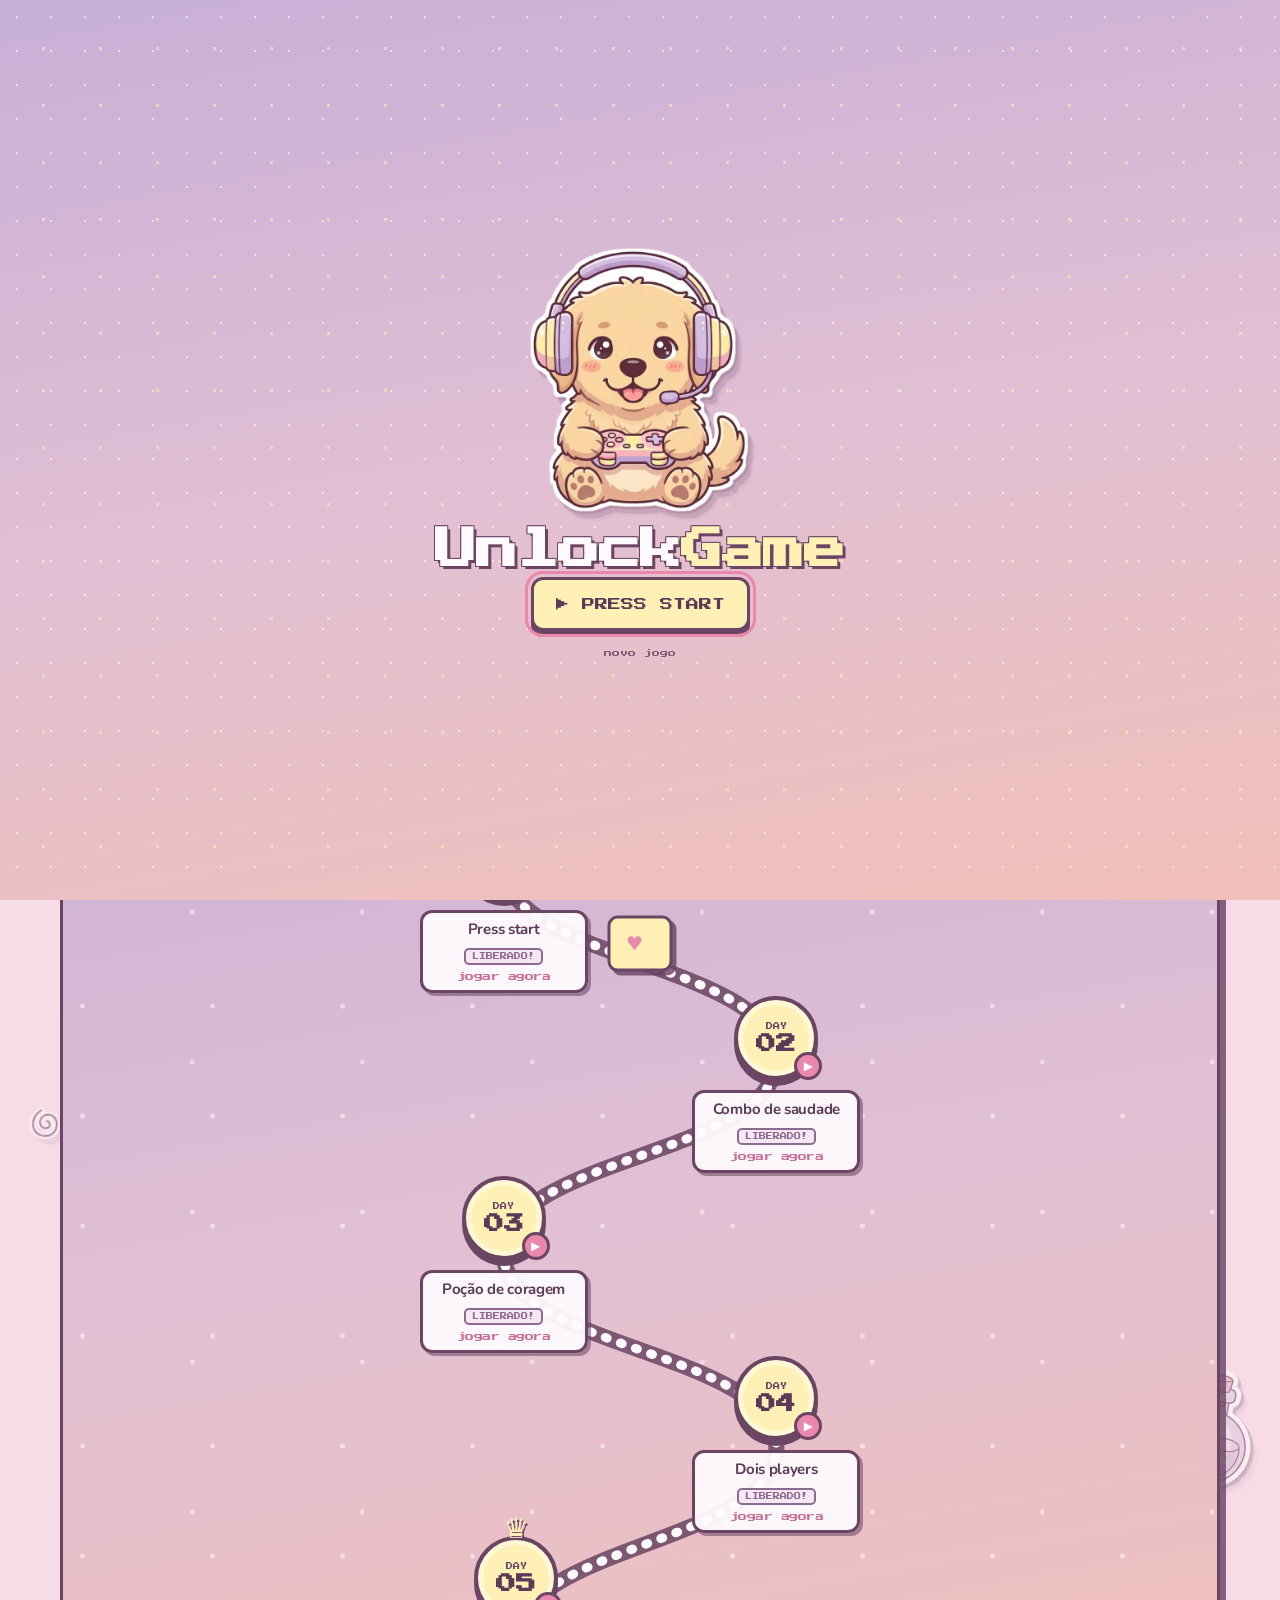
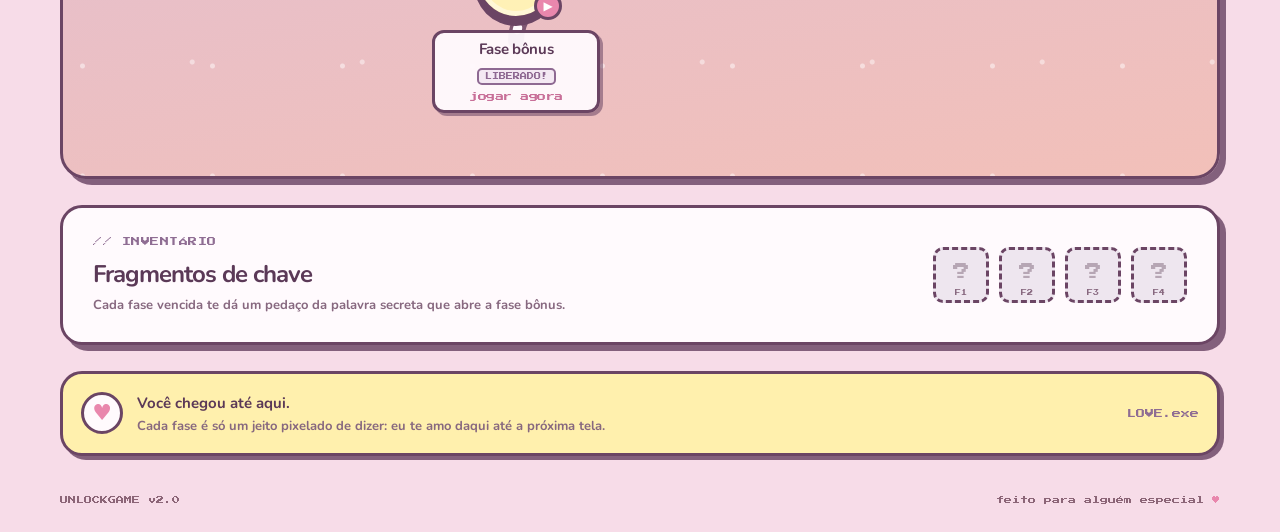
==== index.html @ 7683d68d "Add files via upload" ====
<!doctype html>
<html lang="pt-BR">
  <head>
    <meta charset="UTF-8" />
    <meta name="viewport" content="width=device-width, initial-scale=1.0, viewport-fit=cover" />
    <meta name="theme-color" content="#f7dce8" />
    <meta name="description" content="UnlockGame — uma jornada de amor em cinco fases." />
    <meta name="apple-mobile-web-app-capable" content="yes" />
    <meta name="mobile-web-app-capable" content="yes" />
    <meta name="apple-mobile-web-app-status-bar-style" content="default" />
    <meta name="apple-mobile-web-app-title" content="UnlockGame" />
    <title>UnlockGame · 5 fases</title>
    <link rel="manifest" href="manifest.webmanifest" />
    <link rel="icon" type="image/png" sizes="192x192" href="assets/icons/icon-192.png" />
    <link rel="apple-touch-icon" href="assets/icons/apple-touch-icon.png" />
    <link rel="preconnect" href="https://fonts.googleapis.com" />
    <link rel="preconnect" href="https://fonts.gstatic.com" crossorigin />
    <link href="https://fonts.googleapis.com/css2?family=Nunito:wght@400;600;700;800;900&family=Press+Start+2P&display=swap" rel="stylesheet" />
    <link rel="stylesheet" href="styles.css" />
    <script defer src="js/data.js"></script>
    <script defer src="js/core.js"></script>
    <script defer src="js/games.js"></script>
    <script defer src="js/app.js"></script>
  </head>
  <body>
    <div class="noise" aria-hidden="true"></div>

    <!-- Tela de título -->
    <div class="start-screen" id="startScreen" role="dialog" aria-modal="true" aria-labelledby="startTitle">
      <div class="start-stars" aria-hidden="true"></div>
      <div class="start-content">
        <img class="start-bunny" src="assets/opt/puppybyte.png" alt="" />
        <h1 class="start-title" id="startTitle">Unlock<span>Game</span></h1>
        <button class="start-button" id="startButton" type="button">▶ PRESS START</button>
        <p class="start-save" id="startSave">novo jogo</p>
      </div>
    </div>

    <header class="hud">
      <a class="brand" href="#top" aria-label="UnlockGame, voltar ao topo">
        <span class="brand-mark" aria-hidden="true">♥</span>
        <span class="brand-word">Unlock<span>Game</span></span>
      </a>
      <div class="hud-stats">
        <div class="hud-chip hud-level" aria-label="Nível do player">
          <strong id="playerLevel">LV1</strong>
          <span class="xp-track" aria-hidden="true"><span class="xp-fill" id="xpFill"></span></span>
        </div>
        <div class="hud-chip" aria-label="Estrelas"><span class="hud-star">★</span><strong id="starCount">0</strong><small>/15</small></div>
        <button class="sound-button" id="soundToggle" type="button" aria-pressed="true" aria-label="Desligar sons">♫</button>
      </div>
    </header>

    <main id="top" class="app-shell">
      <div class="reference-elements" aria-hidden="true">
        <img class="ref-art ref-handheld" src="assets/opt/handheld.png" alt="" />
        <img class="ref-art ref-joycons" src="assets/opt/joycons.png" alt="" />
        <img class="ref-art ref-potion" src="assets/opt/potion.png" alt="" />
        <img class="ref-art ref-spiral" src="assets/opt/spiral.png" alt="" />
      </div>

      <section class="hero-grid" aria-labelledby="hero-title">
        <div class="hero-copy panel">
          <div class="eyebrow"><span class="live-dot"></span> missão // online</div>
          <h2 id="hero-title">Uma fase por dia.<br /></h2>
          <p class="hero-description">Vença o minijogo de cada dia para e guarde os fragmentos de chave: a última fase precisa de todos eles.</p>
          <a class="primary-button" href="#levels"><span class="button-sparkle">✦</span> ir para o mapa <span class="button-arrow">↓</span></a>
        </div>

        <div class="mascot-stage panel">
          <div class="stage-label">GUIA DO PLAYER <span>● REC</span></div>
          <div class="speech-bubble" aria-live="polite"><p id="bunnySays">Carregando…</p></div>
          <div class="mascot-glow" aria-hidden="true"></div>
          <button class="mascot-art" id="mascot" type="button" aria-label="Falar com PuppyByte">
            <img src="assets/opt/puppybyte.png" alt="" />
            <span class="art-heart heart-one" aria-hidden="true">♥</span><span class="art-heart heart-two" aria-hidden="true">♥</span>
            <span class="art-spark spark-one" aria-hidden="true">✦</span>
          </button>
          <div class="mascot-name">PuppyByte <span>// seu duo</span></div>
        </div>
      </section>

      <section class="status-strip panel" aria-label="Status da jornada">
        <div class="status-intro"><span class="status-icon" aria-hidden="true">⚡</span><div><strong id="statusHeadline">A próxima fase está esperando</strong><span id="statusSubline">Seu mapa de aventura amorosa</span></div></div>
        <div class="next-unlock"><span>PRÓXIMO DESBLOQUEIO</span><strong id="nextUnlockTimer">--:--:--</strong></div>
        <div class="progress-track" role="progressbar" aria-label="Progresso da jornada" aria-valuemin="0" aria-valuemax="5" aria-valuenow="0" id="progressTrack"><div class="progress-fill" id="progressFill"></div></div>
      </section>

      <section class="levels-section" id="levels" aria-labelledby="levels-title">
        <div class="section-heading">
          <div><div class="eyebrow">// select your level</div><h2 id="levels-title">O mapa da saudade</h2></div>
          <p>cinco dias · cinco minijogos<br /><span>toque numa fase para jogar</span></p>
        </div>
        <div class="level-map" id="levelMap">
          <svg class="map-path" id="mapPath" aria-hidden="true" preserveAspectRatio="none"></svg>
          <ol class="levels-list" id="levelsList"></ol>
        </div>
      </section>

      <section class="inventory panel" aria-labelledby="inventory-title">
        <div>
          <div class="eyebrow">// inventário</div>
          <h2 id="inventory-title">Fragmentos de chave</h2>
          <p>Cada fase vencida te dá um pedaço da palavra secreta que abre a fase bônus.</p>
        </div>
        <div class="key-inventory" id="keyInventory"></div>
      </section>

      <section class="closing-card panel" id="closingCard">
        <span class="closing-icon" aria-hidden="true">♥</span>
        <div><strong id="closingTitle">Você chegou até aqui.</strong><p id="closingText">Cada fase é só um jeito pixelado de dizer: eu te amo daqui até a próxima tela.</p></div>
        <span class="closing-code">LOVE.exe</span>
      </section>
    </main>

    <footer class="footer"><span>UNLOCKGAME v2.0</span><span>feito para alguém especial <span class="footer-heart">♥</span></span></footer>

    <dialog class="challenge-dialog" id="challengeModal" aria-labelledby="modalTitle">
      <div class="dialog-inner">
        <span class="sheet-grabber" aria-hidden="true"></span>
        <button class="dialog-close" id="closeModal" type="button" aria-label="Fechar">×</button>
        <div class="modal-topline"><span id="modalDay">FASE 01</span><span id="modalState">DESAFIO</span></div>
        <div class="modal-content" id="modalContent"></div>
      </div>
    </dialog>

    <div class="confetti" id="confetti" aria-hidden="true"></div>
    <div class="toast" id="toast" role="status" aria-live="polite"><span id="toastIcon">♥</span><span id="toastMessage"></span></div>
  </body>
</html>
---- styles.css ----
/* ==========================================================================
   UnlockGame — estilos (mobile-first)
   Identidade: pastel arcade/kawaii, bordas grossas, sombras deslocadas,
   Press Start 2P para "texto de jogo" e Nunito para leitura.
   ========================================================================== */

:root {
  --bg-color: #f7dce8;
  --bg-deep: #edc4d7;
  --card-bg: #fffafd;
  --accent-purple: #cdb8d9;
  --accent-purple-dark: #8f6d93;
  --accent-yellow: #fff1b6;
  --accent-mint: #b9dce0;
  --accent-coral: #e987ad;
  --accent-coral-dark: #c86f98;
  --success: #4e817f;
  --text-color: #5b3957;
  --muted: #87687f;
  --line: #6b4564;
  --shadow: 6px 6px 0 rgba(107,69,100,.82);
  --shadow-small: 4px 4px 0 rgba(107,69,100,.82);
  --radius: 22px;
  --pixel: "Press Start 2P", monospace;
  --gutter: 14px;
  --safe-top: env(safe-area-inset-top, 0px);
  --safe-bottom: env(safe-area-inset-bottom, 0px);
}

* { box-sizing: border-box; }
html { scroll-behavior: smooth; -webkit-text-size-adjust: 100%; }
body {
  margin: 0;
  min-width: 320px;
  min-height: 100dvh;
  color: var(--text-color);
  font-family: "Nunito", system-ui, sans-serif;
  background: radial-gradient(circle at 10% 0%, #fdebf3 0 18%, transparent 38%), var(--bg-color);
  overflow-x: hidden;
  -webkit-tap-highlight-color: transparent;
}
body.is-starting { overflow: hidden; }
button, a, input { font: inherit; color: inherit; }
button { cursor: pointer; touch-action: manipulation; }
a { text-decoration: none; }
img { max-width: 100%; }
:focus-visible { outline: 3px solid var(--accent-coral); outline-offset: 3px; }
[hidden] { display: none !important; }

.noise {
  position: fixed; inset: 0; z-index: 40; pointer-events: none; opacity: .04;
  background-image: url("data:image/svg+xml,%3Csvg viewBox='0 0 180 180' xmlns='http://www.w3.org/2000/svg'%3E%3Cfilter id='n'%3E%3CfeTurbulence type='fractalNoise' baseFrequency='.8' numOctaves='3' stitchTiles='stitch'/%3E%3C/filter%3E%3Crect width='100%25' height='100%25' filter='url(%23n)' opacity='.35'/%3E%3C/svg%3E");
}

.panel { background: var(--card-bg); border: 3px solid var(--line); border-radius: var(--radius); box-shadow: var(--shadow); }
.eyebrow { font-family: var(--pixel); font-size: 9px; line-height: 1.8; letter-spacing: .5px; color: var(--accent-purple-dark); text-transform: uppercase; }
.live-dot { display: inline-block; width: 8px; height: 8px; margin-right: 6px; background: #55c598; border: 2px solid var(--line); border-radius: 50%; box-shadow: 0 0 0 3px #bcefe0; animation: blink 1.4s infinite; }

/* ---------- Tela de título ---------- */
.start-screen {
  position: fixed; inset: 0; z-index: 50;
  display: grid; place-items: center;
  padding: calc(24px + var(--safe-top)) 20px calc(24px + var(--safe-bottom));
  background: linear-gradient(170deg, #c8afd7 0%, #e1bfd4 50%, #f2c0b9 100%);
  transition: opacity .45s ease, transform .45s ease;
}
.start-screen.leaving { opacity: 0; transform: scale(1.06); pointer-events: none; }
.start-stars { position: absolute; inset: 0; opacity: .55; background-image: radial-gradient(#fff 1.5px, transparent 1.5px), radial-gradient(#fff1b6 1.5px, transparent 1.5px); background-size: 34px 34px, 57px 57px; background-position: 0 0, 15px 20px; animation: drift 18s linear infinite; }
.start-content { position: relative; display: flex; flex-direction: column; align-items: center; text-align: center; }
.start-bunny { width: min(56vw, 230px); filter: drop-shadow(5px 7px 0 rgba(107,69,100,.22)); animation: bunny-float 3s ease-in-out infinite; }
.start-title { margin: 10px 0 6px; font-family: var(--pixel); font-size: clamp(24px, 8vw, 42px); color: #fffafd; text-shadow: 3px 3px 0 var(--line), -1px -1px 0 var(--line), 1px -1px 0 var(--line), -1px 1px 0 var(--line); letter-spacing: -1px; }
.start-title span { color: var(--accent-yellow); }
.start-subtitle { margin: 0 0 26px; font-weight: 900; font-size: 14px; color: var(--text-color); }
.start-button {
  min-height: 54px; padding: 16px 22px;
  border: 3px solid var(--line); border-radius: 12px;
  background: var(--accent-yellow); color: var(--text-color);
  box-shadow: 0 6px 0 var(--line);
  font-family: var(--pixel); font-size: 13px;
  animation: pulse 1.3s ease-in-out infinite;
}
.start-button:active { transform: translateY(4px); box-shadow: 0 2px 0 var(--line); }
.start-save { margin: 18px 0 0; font-family: var(--pixel); font-size: 8px; color: var(--line); opacity: .8; }

/* ---------- HUD ---------- */
.hud {
  position: sticky; top: 0; z-index: 30;
  display: flex; align-items: center; justify-content: space-between; gap: 10px;
  padding: calc(10px + var(--safe-top)) var(--gutter) 10px;
  background: rgba(247,220,232,.88);
  backdrop-filter: blur(8px); -webkit-backdrop-filter: blur(8px);
  border-bottom: 3px solid var(--line);
}
.brand { display: inline-flex; align-items: center; gap: 9px; font-weight: 900; font-size: 19px; letter-spacing: -1.4px; color: #915776; text-shadow: 1px 2px 0 #fff; }
.brand-mark { display: grid; place-items: center; width: 32px; height: 32px; border: 3px solid var(--line); border-radius: 50% 50% 45% 45%; background: var(--accent-coral); color: #fff; box-shadow: 3px 3px 0 #fff; transform: rotate(-7deg); font-size: 16px; text-shadow: none; }
.brand-word { display: none; }
.brand-word span { color: #c27a9f; }
.hud-stats { display: flex; align-items: center; gap: 8px; }
.hud-chip { display: flex; align-items: center; gap: 6px; height: 40px; padding: 0 10px; border: 3px solid var(--line); border-radius: 10px; background: var(--card-bg); box-shadow: 3px 3px 0 var(--line); font-weight: 900; }
.hud-chip strong { font-family: var(--pixel); font-size: 10px; }
.hud-chip small { font-size: 11px; color: var(--muted); margin-left: -3px; }
.hud-star { color: #f0b93a; font-size: 18px; text-shadow: 1px 1px 0 var(--line); }
.hud-level { background: var(--accent-yellow); }
.xp-track { width: 46px; height: 10px; border: 2px solid var(--line); border-radius: 3px; background: #fff; overflow: hidden; }
.xp-fill { display: block; height: 100%; width: 0; background: repeating-linear-gradient(90deg, var(--accent-coral) 0 5px, #f3a7c4 5px 10px); transition: width .8s ease; }
.sound-button { display: grid; place-items: center; width: 44px; height: 40px; border: 3px solid var(--line); border-radius: 10px; background: var(--card-bg); box-shadow: 3px 3px 0 var(--line); font-weight: 900; font-size: 17px; }
.sound-button:active { transform: translate(2px, 2px); box-shadow: 1px 1px 0 var(--line); }
.sound-button[aria-pressed="false"] { background: #f2eaf4; color: var(--muted); }

/* ---------- Layout ---------- */
.app-shell { position: relative; width: min(1160px, 100% - var(--gutter) * 2); margin: 18px auto 40px; }
.hero-grid, .status-strip, .levels-section, .inventory, .closing-card { position: relative; z-index: 1; }

/* ---------- Hero + mascote ---------- */
.hero-grid { display: grid; gap: 16px; }
.hero-copy { order: 2; padding: 24px 20px; overflow: hidden; background: linear-gradient(145deg, #fffafd 0%, #fffafd 68%, #fff4cb 68.1%, #fff4cb 100%); }
.hero-copy h2 { margin: 16px 0 12px; font-size: clamp(30px, 8.5vw, 64px); line-height: 1; letter-spacing: -2px; font-weight: 900; color: #5e3b5a; }
.hero-copy h2 em { font-style: normal; color: #dd7fa7; text-shadow: 2px 3px 0 #fff; }
.hero-description { margin: 0 0 22px; color: #7f6379; font-size: 15px; line-height: 1.6; font-weight: 700; max-width: 540px; }
.primary-button { display: inline-flex; align-items: center; gap: 12px; min-height: 48px; padding: 13px 16px; border: 3px solid var(--line); border-radius: 10px; background: var(--accent-purple); color: var(--text-color); box-shadow: 4px 4px 0 #fff, 4px 4px 0 3px var(--line); font-family: var(--pixel); font-size: 10px; transition: transform .15s; }
.primary-button:active { transform: translate(3px, 3px); }
.button-sparkle, .button-arrow { color: #fffafd; text-shadow: 1px 1px 0 var(--line); }

.mascot-stage { order: 1; position: relative; display: flex; flex-direction: column; align-items: center; justify-content: flex-end; min-height: 370px; padding-top: 44px; overflow: hidden; background: linear-gradient(145deg, #e5cce1, #cdb8d9); }
.mascot-stage::before { content: ""; position: absolute; inset: 0; opacity: .42; background-image: radial-gradient(#fff 1.5px, transparent 1.5px); background-size: 17px 17px; }
.stage-label { position: absolute; top: 16px; left: 18px; right: 18px; z-index: 1; display: flex; justify-content: space-between; font-family: var(--pixel); font-size: 8px; color: var(--accent-purple-dark); }
.stage-label span { color: #b64f70; animation: blink 1.4s infinite; }
.speech-bubble { position: absolute; z-index: 3; top: 40px; left: 14px; right: 14px; min-height: 58px; padding: 10px 13px; border: 3px solid var(--line); border-radius: 14px; background: var(--card-bg); box-shadow: var(--shadow-small); }
.speech-bubble::after { content: ""; position: absolute; bottom: -12px; left: 50%; width: 18px; height: 18px; background: var(--card-bg); border-right: 3px solid var(--line); border-bottom: 3px solid var(--line); transform: translateX(-50%) rotate(45deg); }
.speech-bubble p { position: relative; z-index: 1; margin: 0; font-size: 14px; font-weight: 800; line-height: 1.4; min-height: 2.8em; }
.mascot-glow { position: absolute; bottom: 30px; width: 220px; height: 220px; border-radius: 50%; background: rgba(255,247,252,.52); box-shadow: 0 0 0 15px rgba(255,255,255,.16), 0 0 0 30px rgba(255,255,255,.1); }
.mascot-art { position: relative; z-index: 1; width: 170px; margin: 0 0 6px; padding: 0; border: 0; background: none; animation: bunny-float 3.4s ease-in-out infinite; filter: drop-shadow(5px 7px 0 rgba(107,69,100,.18)); }
.mascot-art img { display: block; width: 100%; height: auto; }
.mascot-art.boing img { animation: boing .45s ease; }
.art-heart, .art-spark { position: absolute; color: #fff; text-shadow: 2px 2px 0 var(--line); font-size: 22px; animation: sparkle 2.4s infinite; }
.heart-one { top: 8px; left: -6px; color: #ea8fb1; }
.heart-two { right: -8px; bottom: 50px; color: #ea8fb1; animation-delay: .7s; }
.spark-one { top: 50px; right: -14px; animation-delay: 1.1s; }
.mascot-name { position: relative; z-index: 2; margin-bottom: 14px; padding: 6px 11px; border: 3px solid var(--line); border-radius: 10px; background: var(--card-bg); box-shadow: var(--shadow-small); font-weight: 900; font-size: 13px; color: #694662; }
.mascot-name span { color: #a77c9e; }

/* ---------- Status ---------- */
.status-strip { margin-top: 18px; padding: 14px; display: grid; grid-template-columns: 1fr; gap: 12px; border-radius: 18px; box-shadow: var(--shadow-small); }
.status-intro { display: flex; align-items: center; gap: 11px; min-width: 0; }
.status-icon { display: grid; place-items: center; flex: 0 0 auto; width: 36px; height: 36px; border: 3px solid var(--line); border-radius: 8px; background: var(--accent-yellow); font-size: 17px; }
.status-intro strong, .status-intro div span { display: block; }
.status-intro strong { font-size: 15px; }
.status-intro div span { margin-top: 2px; color: var(--muted); font-size: 12px; font-weight: 700; }
.next-unlock { display: flex; align-items: baseline; justify-content: space-between; gap: 10px; padding-top: 12px; border-top: 2px dashed #e3d1df; }
.next-unlock span { font-family: var(--pixel); font-size: 8px; color: var(--accent-purple-dark); }
.next-unlock strong { font-family: var(--pixel); font-size: 14px; letter-spacing: 1px; }
.progress-track { height: 14px; border: 2px solid var(--line); border-radius: 4px; background: #f1e0ec; overflow: hidden; }
.progress-fill { height: 100%; width: 0; background-color: #df8db0; background-image: repeating-linear-gradient(135deg, rgba(255,255,255,.32) 0 6px, transparent 6px 12px); transition: width .6s ease; animation: stripes 1s linear infinite; }

/* ---------- Mapa de fases ---------- */
.levels-section {
  margin-top: 30px; padding: 22px 12px 26px;
  border: 3px solid var(--line); border-radius: 26px;
  background:
    radial-gradient(circle at 15% 20%, rgba(255,255,255,.48) 0 2px, transparent 3px),
    radial-gradient(circle at 76% 72%, rgba(255,255,255,.45) 0 2px, transparent 3px),
    linear-gradient(170deg, #c8afd7 0%, #e1bfd4 48%, #f2c0b9 100%);
  background-size: 130px 110px, 170px 150px, auto;
  box-shadow: var(--shadow);
  overflow: hidden;
}
.section-heading { display: flex; flex-direction: column; gap: 8px; padding: 0 6px; }
.section-heading h2 { margin: 8px 0 0; font-size: clamp(27px, 7vw, 46px); line-height: 1; letter-spacing: -1.5px; color: #fffafd; text-shadow: 2px 3px 0 var(--accent-purple-dark); }
.section-heading p { margin: 0; color: #fffafd; font-size: 13px; line-height: 1.5; font-weight: 800; }
.section-heading p span { color: var(--accent-yellow); }
.levels-section .eyebrow { color: #fffafd; }

.level-map { position: relative; height: calc(var(--map-height, 750px) + 70px); max-width: 620px; margin: 10px auto 0; }
.map-path { position: absolute; inset: 0; width: 100%; height: 100%; overflow: visible; }
.map-path path { fill: none; stroke-linecap: round; }
.path-base { stroke: var(--line); stroke-width: 16px; opacity: .85; }
.path-dash { stroke: #fffafd; stroke-width: 9px; stroke-dasharray: 2 14; }
.path-done { stroke: var(--accent-yellow); stroke-width: 9px; }
.levels-list { position: absolute; inset: 0; margin: 0; padding: 0; list-style: none; }

.level-card { position: absolute; left: var(--x); top: var(--y); width: 0; height: 0; }
.level-node {
  position: absolute; left: -42px; top: -42px; z-index: 2;
  width: 84px; height: 84px; padding: 0;
  border: 4px solid var(--line); border-radius: 50%;
  background: var(--accent-yellow);
  box-shadow: 0 6px 0 var(--line), inset 0 0 0 5px rgba(255,255,255,.45);
  transition: transform .15s, box-shadow .15s;
}
.node-ring { display: flex; flex-direction: column; align-items: center; justify-content: center; gap: 4px; height: 100%; }
.node-ring small { font-family: var(--pixel); font-size: 7px; color: var(--line); }
.node-ring strong { font-family: var(--pixel); font-size: 20px; }
.node-badge { position: absolute; right: -8px; bottom: -4px; display: grid; place-items: center; width: 28px; height: 28px; border: 3px solid var(--line); border-radius: 50%; background: var(--card-bg); font-size: 12px; font-weight: 900; }
.level-node:active { transform: translateY(4px); box-shadow: 0 2px 0 var(--line), inset 0 0 0 5px rgba(255,255,255,.45); }

.level-card.available .level-node { background: var(--accent-yellow); animation: node-pulse 1.6s ease-in-out infinite; }
.level-card.available .node-badge { background: var(--accent-coral); color: #fff; }
.level-card.completed .level-node { background: var(--accent-mint); }
.level-card.completed .node-badge { color: var(--success); }
.level-card.locked .level-node { background: #b8a9c8; color: #fffafd; }
.level-card:last-child .level-node::before { content: "♛"; position: absolute; top: -30px; left: 50%; transform: translateX(-50%); color: var(--accent-yellow); font-size: 28px; text-shadow: 2px 2px 0 var(--line); }
.level-card.locked .node-ring small { color: #fffafd; }

.level-label {
  position: absolute; top: 52px; left: 50%; z-index: 2;
  width: 140px; transform: translateX(-50%);
  padding: 8px 8px 9px; text-align: center;
  border: 3px solid var(--line); border-radius: 12px;
  background: rgba(255,250,253,.95);
  box-shadow: 3px 3px 0 rgba(107,69,100,.55);
  pointer-events: none;
}
.level-label h3 { margin: 0 0 6px; font-size: 13px; line-height: 1.15; letter-spacing: -.3px; }
.level-tag { display: inline-block; padding: 3px 6px; border: 2px solid currentColor; border-radius: 5px; font-family: var(--pixel); font-size: 7px; color: #8e6992; background: #f4e9f3; }
.level-card.completed .level-tag { color: var(--success); background: #e2f4f1; }
.level-card.locked .level-tag { color: #927b8e; background: #f5eff4; }
.level-card.locked .level-label h3 { color: #8a7787; }
.level-label .countdown, .level-play { display: block; margin-top: 6px; font-family: var(--pixel); font-size: 8px; white-space: nowrap; letter-spacing: -.5px; }
.level-play { color: var(--accent-coral-dark); animation: blink 1.2s steps(2) infinite; }
.level-stars { display: block; margin-top: 4px; font-size: 16px; letter-spacing: 1px; font-style: normal; }
.level-stars span { color: #e2d6e0; text-shadow: 1px 1px 0 var(--line); }
.level-stars span.on { color: #f5c94c; }

.map-avatar { position: absolute; z-index: 3; left: 30px; top: -78px; width: 52px; max-width: none; pointer-events: none; filter: drop-shadow(2px 3px 0 rgba(107,69,100,.3)); animation: hop 1.2s ease-in-out infinite; }
.level-card.avatar-left .map-avatar { left: -82px; }

/* ---------- Inventário ---------- */
.inventory { margin-top: 26px; padding: 20px; display: grid; gap: 16px; }
.inventory h2 { margin: 8px 0 6px; font-size: 24px; letter-spacing: -1px; }
.inventory p { margin: 0; color: var(--muted); font-size: 13px; font-weight: 700; line-height: 1.5; }
.key-inventory { display: flex; flex-wrap: wrap; gap: 10px; }
.key-chip { position: relative; display: inline-grid; place-items: center; min-width: 56px; height: 56px; padding: 0 10px 8px; border: 3px solid var(--line); border-radius: 10px; background: var(--accent-yellow); box-shadow: 0 4px 0 var(--line); font-family: var(--pixel); font-size: 17px; }
.key-chip small { position: absolute; bottom: 4px; font-family: var(--pixel); font-size: 6px; color: var(--muted); }
.key-chip.missing { background: #eee6ef; color: #b6a6b4; border-style: dashed; box-shadow: none; }

/* ---------- Encerramento e rodapé ---------- */
.closing-card { margin-top: 26px; padding: 18px; display: flex; align-items: center; gap: 14px; background: #fff0ad; box-shadow: var(--shadow-small); }
.closing-icon { display: grid; place-items: center; flex: 0 0 auto; width: 42px; height: 42px; border: 3px solid var(--line); border-radius: 50%; background: var(--card-bg); color: var(--accent-coral); font-size: 22px; }
.closing-card strong { font-size: 15px; }
.closing-card p { margin: 3px 0 0; color: var(--muted); font-size: 13px; font-weight: 700; }
.closing-code { display: none; margin-left: auto; font-family: var(--pixel); font-size: 9px; color: var(--accent-purple-dark); }
.footer { width: min(1160px, 100% - var(--gutter) * 2); margin: 0 auto; padding: 0 0 calc(28px + var(--safe-bottom)); display: flex; flex-direction: column; gap: 8px; color: #8c6577; font-family: var(--pixel); font-size: 7px; }
.footer-heart { color: var(--accent-coral); }

/* Elementos decorativos (só em telas grandes) */
.reference-elements { display: none; }

/* ---------- Modal / bottom sheet ---------- */
.challenge-dialog {
  width: 100%; max-width: 100%; max-height: 94dvh;
  margin: auto 0 0; padding: 0;
  border: 3px solid var(--line); border-bottom: 0; border-radius: 22px 22px 0 0;
  background: var(--card-bg); color: var(--text-color);
  box-shadow: 0 -6px 0 rgba(107,69,100,.35);
  overflow: hidden;
}
.challenge-dialog[open] { animation: sheet-up .32s cubic-bezier(.2,.9,.3,1.2); }
.challenge-dialog::backdrop { background: rgba(74,62,86,.58); backdrop-filter: blur(3px); }
.dialog-inner { position: relative; max-height: 94dvh; overflow-y: auto; overscroll-behavior: contain; padding: 14px 18px calc(26px + var(--safe-bottom)); }
.sheet-grabber { display: block; width: 44px; height: 5px; margin: 0 auto 12px; border-radius: 9px; background: #e0cfdc; }
.dialog-close { position: absolute; top: 12px; right: 12px; z-index: 2; width: 40px; height: 40px; border: 3px solid var(--line); border-radius: 9px; background: var(--accent-coral); color: #fff; box-shadow: 3px 3px 0 var(--line); font-size: 24px; line-height: 1; }
.dialog-close:active { transform: translate(2px, 2px); box-shadow: 1px 1px 0 var(--line); }
.modal-topline { display: flex; gap: 14px; padding: 6px 52px 14px 0; border-bottom: 2px dashed #e0cfdc; font-family: var(--pixel); font-size: 9px; color: var(--accent-purple-dark); }
.modal-topline span:last-child { color: var(--accent-coral); }
.modal-content h2 { margin: 20px 0 8px; font-size: clamp(24px, 6.5vw, 34px); line-height: 1.05; letter-spacing: -1.2px; }
.challenge-lead { margin: 0 0 16px; color: var(--muted); font-size: 15px; line-height: 1.55; font-weight: 700; }
.modal-cta { display: block; width: 100%; min-height: 52px; margin-top: 16px; padding: 15px; border: 3px solid var(--line); border-radius: 10px; background: var(--text-color); color: #fff; box-shadow: 4px 4px 0 var(--accent-coral); font-family: var(--pixel); font-size: 10px; line-height: 1.4; }
.modal-cta:active { transform: translate(3px, 3px); box-shadow: 1px 1px 0 var(--accent-coral); }
.modal-cta.secondary { background: var(--card-bg); color: var(--text-color); box-shadow: 4px 4px 0 var(--line); }
.modal-cta.reward-close { background: var(--accent-purple); color: var(--text-color); box-shadow: 4px 4px 0 var(--line); }
.modal-hint { margin: 14px 0 0; color: var(--muted); text-align: center; font-size: 12px; font-weight: 800; }
.small-button { min-height: 44px; padding: 0 14px; border: 3px solid var(--line); border-radius: 9px; background: var(--accent-yellow); box-shadow: 3px 3px 0 var(--line); font-family: var(--pixel); font-size: 9px; }

/* Código do Player 2 */
.code-unlock { margin-top: 22px; padding-top: 14px; border-top: 2px dashed #e0cfdc; }
.code-unlock summary { cursor: pointer; color: var(--muted); font-size: 13px; font-weight: 800; list-style: none; text-align: center; }
.code-unlock summary::-webkit-details-marker { display: none; }
.code-unlock summary::before { content: "🗝 "; }
.code-unlock form { display: flex; gap: 8px; margin-top: 12px; }
.code-unlock input { flex: 1; min-width: 0; min-height: 48px; padding: 0 14px; border: 3px solid var(--line); border-radius: 10px; background: #fff; font-size: 16px; font-weight: 800; }
.code-unlock input { text-transform: uppercase; font-family: var(--pixel); font-size: 12px; }

/* ---------- Minijogos: comum ---------- */
.game-root { user-select: none; -webkit-user-select: none; }
.game-hud { display: flex; align-items: center; justify-content: space-between; gap: 10px; margin-bottom: 12px; padding: 10px 12px; border: 3px solid var(--line); border-radius: 10px; background: var(--text-color); color: #fff; font-family: var(--pixel); font-size: 8px; }
.game-hud b { color: var(--accent-yellow); font-weight: 400; }
.hud-hearts { display: flex; gap: 3px; font-family: "Nunito", sans-serif; font-size: 18px; line-height: 1; }
.hud-hearts span { color: var(--accent-coral); }
.hud-hearts span.lost { color: rgba(255,255,255,.25); }
.game-message { min-height: 1.5em; margin: 6px 0 12px; text-align: center; font-weight: 900; font-size: 15px; }

/* Memória */
.memory-grid { display: grid; grid-template-columns: repeat(4, 1fr); gap: 8px; max-width: 520px; margin: 0 auto; perspective: 800px; }
.memory-card { position: relative; aspect-ratio: 3 / 4; padding: 0; border: 0; background: none; transform-style: preserve-3d; transition: transform .35s ease; }
.memory-card.flipped { transform: rotateY(180deg); }
.card-face { position: absolute; inset: 0; display: grid; place-items: center; border: 3px solid var(--line); border-radius: 12px; box-shadow: 0 4px 0 var(--line); backface-visibility: hidden; -webkit-backface-visibility: hidden; }
.card-back { background: var(--accent-purple); background-image: radial-gradient(#fff 1.5px, transparent 1.5px); background-size: 12px 12px; color: #fff; font-size: 28px; text-shadow: 2px 2px 0 var(--line); }
.card-front { background: var(--card-bg); transform: rotateY(180deg); }
.card-front { overflow: hidden; }
.card-front img { width: 100%; height: 100%; object-fit: cover; pointer-events: none; }
.card-front img.is-art { width: 78%; height: 78%; object-fit: contain; }
.memory-card.matched .card-front { background: var(--accent-mint); animation: pop .4s ease; }

/* Melodia */
.melody-pads { display: grid; grid-template-columns: repeat(2, 1fr); gap: 12px; max-width: 340px; margin: 0 auto; }
.melody-pad { aspect-ratio: 1; border: 4px solid var(--line); border-radius: 18px; box-shadow: 0 6px 0 var(--line); font-size: 40px; color: #fff; text-shadow: 2px 2px 0 var(--line); transition: transform .08s, filter .08s, box-shadow .08s; }
.melody-pad:disabled { cursor: default; }
.melody-pad.lit, .melody-pad:not(:disabled):active { transform: translateY(4px); box-shadow: 0 2px 0 var(--line); filter: brightness(1.18) saturate(1.3); }
.melody-pad.lit { box-shadow: 0 2px 0 var(--line), 0 0 0 6px rgba(255,255,255,.75); }
.tone-pink { background: var(--accent-coral); }
.tone-yellow { background: #f5c94c; }
.tone-mint { background: #7cc4bf; }
.tone-lilac { background: #a98bc0; }

/* Pegar corações */
.catch-stage { position: relative; overflow: hidden; border: 3px solid var(--line); border-radius: 14px; background: linear-gradient(180deg, #e5cce1 0%, #f7dce8 70%, #fff1f6 100%); touch-action: none; }
.catch-stage canvas { display: block; width: 100%; touch-action: none; }
.catch-overlay { position: absolute; inset: 0; display: flex; flex-direction: column; align-items: center; justify-content: center; padding: 20px; text-align: center; background: rgba(255,250,253,.82); font-weight: 900; line-height: 1.5; }
.catch-overlay .modal-cta { width: auto; padding-inline: 24px; }

/* Labirinto */
.maze-stage { display: flex; justify-content: center; padding: 10px; border: 3px solid var(--line); border-radius: 14px; background: linear-gradient(180deg, #fffafd, #f7e8f1); touch-action: none; }
.maze-stage canvas { display: block; touch-action: none; }
.dpad { display: grid; grid-template-columns: repeat(3, 58px); grid-template-rows: repeat(2, 50px); gap: 6px; justify-content: center; margin-top: 14px; }
.dpad button { border: 3px solid var(--line); border-radius: 10px; background: var(--accent-purple); box-shadow: 0 4px 0 var(--line); color: var(--text-color); font-size: 18px; }
.dpad button:active { transform: translateY(3px); box-shadow: 0 1px 0 var(--line); }
.dpad-up { grid-column: 2; grid-row: 1; }
.dpad-left { grid-column: 1; grid-row: 2; }
.dpad-down { grid-column: 2; grid-row: 2; }
.dpad-right { grid-column: 3; grid-row: 2; }

/* Cofre */
.word-locked .key-inventory, .vault-hint { justify-content: center; margin: 12px 0; }
.vault-hint .key-chip { min-width: 46px; height: 46px; padding: 0 8px; font-size: 16px; }
.vault { position: relative; margin: 18px auto 0; max-width: 360px; padding: 26px 14px 30px; border: 4px solid var(--line); border-radius: 22px; background: linear-gradient(160deg, #cdb8d9, #a98bc0); box-shadow: 0 7px 0 var(--line), inset 0 0 0 6px rgba(255,255,255,.25); transition: transform .5s ease; }
.vault-bolts i { position: absolute; width: 12px; height: 12px; border: 3px solid var(--line); border-radius: 50%; background: var(--accent-yellow); }
.vault-bolts i:nth-child(1) { top: 9px; left: 9px; } .vault-bolts i:nth-child(2) { top: 9px; right: 9px; } .vault-bolts i:nth-child(3) { bottom: 9px; left: 9px; } .vault-bolts i:nth-child(4) { bottom: 9px; right: 9px; }
.vault-reels { display: flex; justify-content: center; gap: 8px; }
.reel { display: flex; flex-direction: column; align-items: center; gap: 6px; }
.reel > button:not(.reel-window) { width: 54px; height: 36px; border: 3px solid var(--line); border-radius: 9px; background: var(--card-bg); box-shadow: 0 3px 0 var(--line); font-size: 13px; }
.reel > button:not(.reel-window):active { transform: translateY(2px); box-shadow: 0 1px 0 var(--line); }
.reel-window { display: flex; flex-direction: column; align-items: center; justify-content: center; width: 58px; height: 96px; padding: 0; border: 3px solid var(--line); border-radius: 10px; background: linear-gradient(180deg, #e9dde6, #fff 30%, #fff 70%, #e9dde6); box-shadow: inset 0 3px 0 rgba(107,69,100,.2); font-family: var(--pixel); overflow: hidden; }
.reel-window i { font-style: normal; font-size: 12px; color: #c4b1c0; line-height: 1.6; }
.reel-window b { font-weight: 400; font-size: 24px; line-height: 1.4; }
.reel-window.spin b { animation: reel-spin .18s ease; }
.vault-light { position: absolute; top: 10px; left: 50%; width: 14px; height: 14px; margin-left: -7px; border: 3px solid var(--line); border-radius: 50%; background: var(--accent-coral); }
.vault.shake .vault-light { background: #d9534f; }
.vault.opened { transform: perspective(700px) rotateY(-18deg); }
.vault.opened .vault-light { background: #7cc4bf; box-shadow: 0 0 0 6px rgba(124,196,191,.4); }
.vault.opened .reel-window { background: var(--accent-mint); animation: pop .5s ease both; }
.vault.opened .reel:nth-child(2) .reel-window { animation-delay: .08s; } .vault.opened .reel:nth-child(3) .reel-window { animation-delay: .16s; } .vault.opened .reel:nth-child(4) .reel-window { animation-delay: .24s; }
@keyframes reel-spin { from { transform: translateY(-14px); opacity: .3; } to { transform: translateY(0); opacity: 1; } }

/* ---------- Vitória ---------- */
.victory { text-align: center; padding: 8px 0 4px; }
.victory-kicker { margin: 18px 0 0; font-family: var(--pixel); font-size: 12px; color: var(--accent-coral); animation: blink 1s steps(2) infinite; }
.victory-stars { display: flex; justify-content: center; gap: 8px; margin: 14px 0 6px; font-size: 52px; line-height: 1; }
.victory-stars span { color: #e7dbe5; text-shadow: 3px 3px 0 var(--line); transform: scale(0); animation: star-in .45s cubic-bezier(.2,.9,.3,1.5) forwards; animation-delay: calc(var(--i) * .22s); }
.victory-stars span.on { color: #f5c94c; }
.victory-stars span:nth-child(2) { font-size: 64px; margin-top: -10px; }
.victory-xp { margin: 6px 0; font-family: var(--pixel); font-size: 13px; color: var(--success); }
.victory-record { margin: 4px 0; font-family: var(--pixel); font-size: 9px; color: var(--accent-coral); }
.victory-key { display: flex; flex-direction: column; align-items: center; gap: 10px; margin: 16px 0 4px; }
.victory-key span { font-family: var(--pixel); font-size: 8px; color: var(--accent-purple-dark); }
.victory-key .key-chip { animation: pop .6s ease .8s both; }

/* ---------- Recompensa ---------- */
.reward-intro { display: flex; align-items: center; flex-wrap: wrap; gap: 10px; margin-top: 18px; font-family: var(--pixel); font-size: 9px; color: var(--success); }
.reward-intro > span { display: grid; place-items: center; width: 27px; height: 27px; border: 2px solid var(--line); border-radius: 6px; background: var(--accent-mint); color: var(--text-color); font-size: 15px; }
.reward-intro .level-stars { display: inline; margin: 0 0 0 auto; }
.quote-card { margin: 16px 0; padding: 18px 18px; border-left: 6px solid #ae86b6; border-radius: 0 11px 11px 0; background: #f2e7f4; }
.quote-card p { margin: 0; font-size: 17px; line-height: 1.45; font-weight: 900; }
.quote-card small { display: block; margin-top: 9px; color: var(--muted); font-size: 11px; font-weight: 900; text-transform: uppercase; letter-spacing: .8px; }
.spotify-wrap { margin: 18px 0; }
.spotify-label { display: block; margin-bottom: 9px; font-family: var(--pixel); font-size: 9px; color: var(--accent-purple-dark); }
.spotify-frame { display: block; width: 100%; height: 80px; border: 3px solid var(--line); border-radius: 14px; background: #f2e7f4; }
.diary-card { margin: 16px 0; padding: 18px; border: 3px solid var(--line); border-radius: 11px; background: #fff8ee; }
.diary-card::before { content: "✉ RECADO DO SEU AMORZINHO"; display: block; margin-bottom: 12px; font-family: var(--pixel); font-size: 9px; color: var(--accent-coral); }
.diary-card p { margin: 0; font-size: 15px; font-weight: 700; line-height: 1.65; }
.challenge-box { position: relative; margin: 26px 0 8px; padding: 22px 16px 16px; border: 3px solid var(--line); border-radius: 11px; background: var(--accent-yellow); box-shadow: var(--shadow-small); }
.challenge-box::before { content: "MISSÃO EXTRA · VIDA REAL"; position: absolute; top: -12px; left: 12px; padding: 4px 7px; border: 2px solid var(--line); background: var(--accent-coral); color: #fff; font-family: var(--pixel); font-size: 7px; }
.challenge-box p { margin: 0; font-size: 15px; font-weight: 900; line-height: 1.55; }
.reward-actions { display: grid; gap: 0; }

/* ---------- Toast e confete ---------- */
.toast { position: fixed; z-index: 60; left: 50%; bottom: calc(18px + var(--safe-bottom)); display: flex; align-items: center; gap: 10px; width: max-content; max-width: calc(100% - 28px); padding: 12px 16px; border: 3px solid var(--line); border-radius: 10px; background: var(--accent-yellow); box-shadow: var(--shadow-small); font-size: 14px; font-weight: 900; transform: translate(-50%, 160%); transition: transform .28s ease; pointer-events: none; }
.toast.show { transform: translate(-50%, 0); }
.toast > span:first-child { color: var(--accent-coral); font-size: 19px; }
.confetti { position: fixed; inset: 0; z-index: 55; pointer-events: none; overflow: hidden; }
.confetti span { position: absolute; top: -30px; text-shadow: 1px 1px 0 var(--line); animation: confetti-fall linear forwards; }

/* ---------- Animações ---------- */
.shake { animation: shake .38s ease; }
@keyframes blink { 50% { opacity: .35; } }
@keyframes bunny-float { 0%, 100% { transform: translateY(0) rotate(-1deg); } 50% { transform: translateY(-8px) rotate(1deg); } }
@keyframes sparkle { 0%, 100% { transform: scale(.8) rotate(0); opacity: .5; } 50% { transform: scale(1.25) rotate(18deg); opacity: 1; } }
@keyframes shake { 0%, 100% { transform: translateX(0); } 25% { transform: translateX(-7px) rotate(-1deg); } 75% { transform: translateX(7px) rotate(1deg); } }
@keyframes pulse { 50% { transform: scale(1.05); } }
@keyframes node-pulse { 0%, 100% { box-shadow: 0 6px 0 var(--line), inset 0 0 0 5px rgba(255,255,255,.45), 0 0 0 0 rgba(255,241,182,.9); } 50% { box-shadow: 0 6px 0 var(--line), inset 0 0 0 5px rgba(255,255,255,.45), 0 0 0 12px rgba(255,241,182,0); } }
@keyframes hop { 0%, 100% { transform: translateY(0); } 50% { transform: translateY(-9px); } }
@keyframes boing { 0% { transform: scale(1); } 30% { transform: scale(1.12, .9); } 60% { transform: scale(.95, 1.06); } 100% { transform: scale(1); } }
@keyframes pop { 0% { transform: scale(.6); } 60% { transform: scale(1.12); } 100% { transform: scale(1); } }
@keyframes star-in { to { transform: scale(1) rotate(0); } from { transform: scale(0) rotate(-90deg); } }
@keyframes sheet-up { from { transform: translateY(100%); } to { transform: translateY(0); } }
@keyframes confetti-fall { to { transform: translate(var(--drift), 110vh) rotate(var(--spin)); } }
@keyframes stripes { to { background-position: 17px 0; } }
@keyframes drift { to { background-position: 340px 340px, 355px 340px; } }
@keyframes reference-bob { 0%, 100% { transform: translateY(0) rotate(-4deg); } 50% { transform: translateY(-9px) rotate(4deg); } }

/* ---------- Telas maiores ---------- */
@media (min-width: 560px) {
  :root { --gutter: 20px; }
  .brand-word { display: inline; }
  .level-label { width: 168px; }
  .level-label h3 { font-size: 15px; }
  .level-tag { font-size: 7px; }
  .level-label .countdown, .level-play { font-size: 9px; }
  .status-strip { grid-template-columns: 1.4fr 1fr; padding: 16px 20px; }
  .next-unlock { flex-direction: column; gap: 6px; padding: 0 0 0 18px; border-top: 0; border-left: 2px dashed #e3d1df; }
  .progress-track { grid-column: 1 / -1; }
  .closing-code { display: inline; }
  .footer { flex-direction: row; justify-content: space-between; font-size: 8px; }
  .reward-actions { grid-template-columns: 1fr 1fr; gap: 14px; }
}

@media (min-width: 720px) {
  .challenge-dialog { width: min(640px, calc(100% - 40px)); margin: auto; border-bottom: 3px solid var(--line); border-radius: 18px; box-shadow: 9px 9px 0 var(--line); }
  .challenge-dialog[open] { animation: pop .28s ease; }
  .dialog-inner { max-height: 90dvh; padding: 22px 34px 32px; }
  .sheet-grabber { display: none; }
}

@media (min-width: 900px) {
  .hud { padding-inline: max(20px, calc((100% - 1160px) / 2)); }
  .hero-grid { grid-template-columns: 1.15fr .85fr; gap: 24px; }
  .hero-copy { order: 1; display: flex; flex-direction: column; justify-content: center; align-items: flex-start; padding: 48px; }
  .mascot-stage { order: 2; min-height: 430px; }
  .mascot-art { width: 220px; }
  .mascot-glow { width: 260px; height: 260px; }
  .speech-bubble { left: 22px; right: 22px; }
  .status-strip { grid-template-columns: 1.4fr .8fr 1fr; margin-top: 24px; }
  .progress-track { grid-column: auto; }
  .levels-section { margin-top: 40px; padding: 34px 28px 38px; }
  .section-heading { flex-direction: row; align-items: end; justify-content: space-between; }
  .section-heading p { text-align: right; }
  .inventory { grid-template-columns: 1fr auto; align-items: center; padding: 26px 30px; }
  .reference-elements { display: block; position: absolute; inset: 0; z-index: 0; pointer-events: none; }
  .ref-art { position: absolute; display: block; object-fit: contain; filter: drop-shadow(4px 6px 0 rgba(107,69,100,.17)); opacity: .5; }
  .ref-handheld { width: 140px; top: 520px; left: -60px; transform: rotate(-7deg); }
  .ref-joycons { width: 150px; top: 640px; right: -60px; transform: rotate(5deg); }
  .ref-potion { width: 120px; top: 1250px; right: -50px; animation: reference-bob 3.5s ease-in-out infinite; }
  .ref-spiral { width: 80px; top: 1000px; left: -40px; transform: rotate(-8deg); }
}

@media (min-width: 1300px) {
  .ref-art { opacity: .9; }
  .ref-handheld { left: -150px; }
  .ref-joycons { right: -160px; }
  .ref-potion { right: -130px; }
  .ref-spiral { left: -110px; }
}

@media (hover: hover) {
  .level-card:not(.locked) .level-node:hover { transform: translateY(-4px); box-shadow: 0 10px 0 var(--line), inset 0 0 0 5px rgba(255,255,255,.45); }
  .modal-cta:hover { transform: translate(2px, 2px); box-shadow: 2px 2px 0 var(--accent-coral); }
  .primary-button:hover { transform: translate(2px, 2px); }
}

@media (prefers-reduced-motion: reduce) {
  *, *::before, *::after { animation-duration: .01ms !important; animation-iteration-count: 1 !important; scroll-behavior: auto !important; transition-duration: .01ms !important; }
}
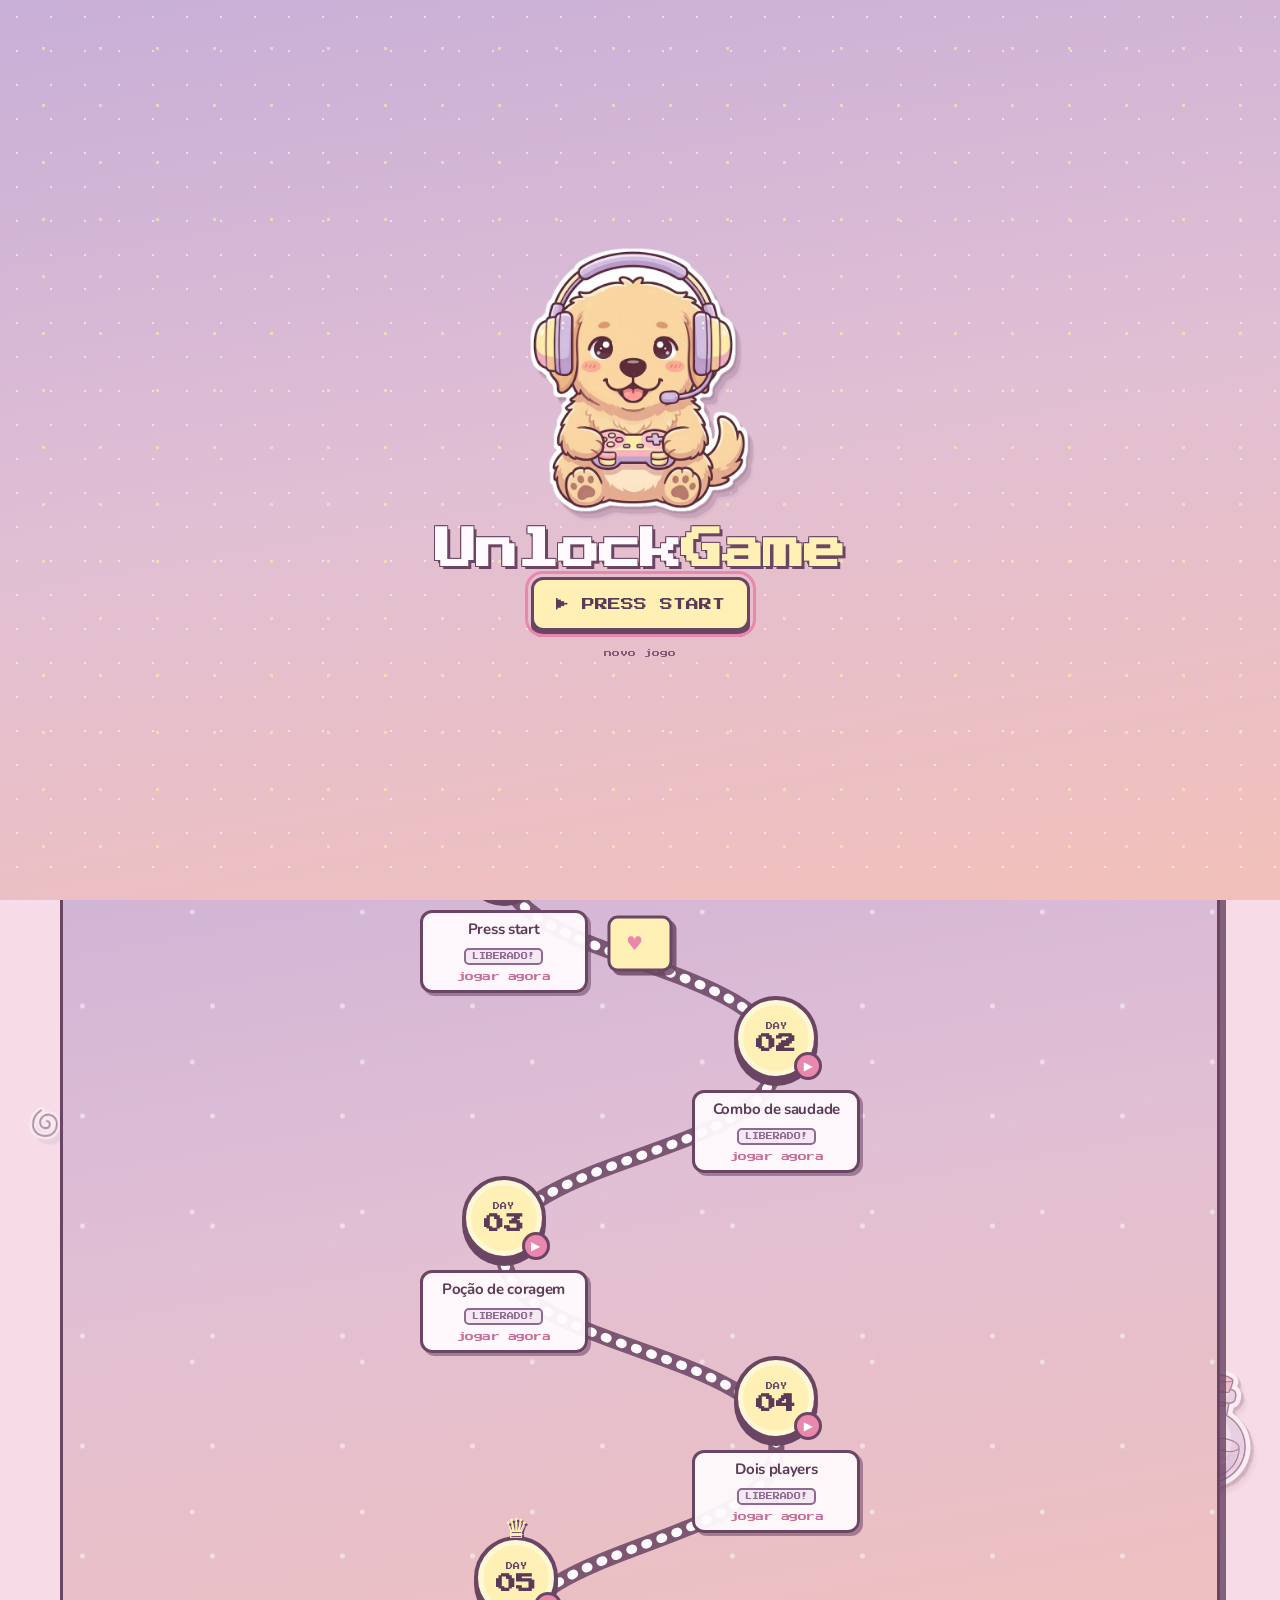
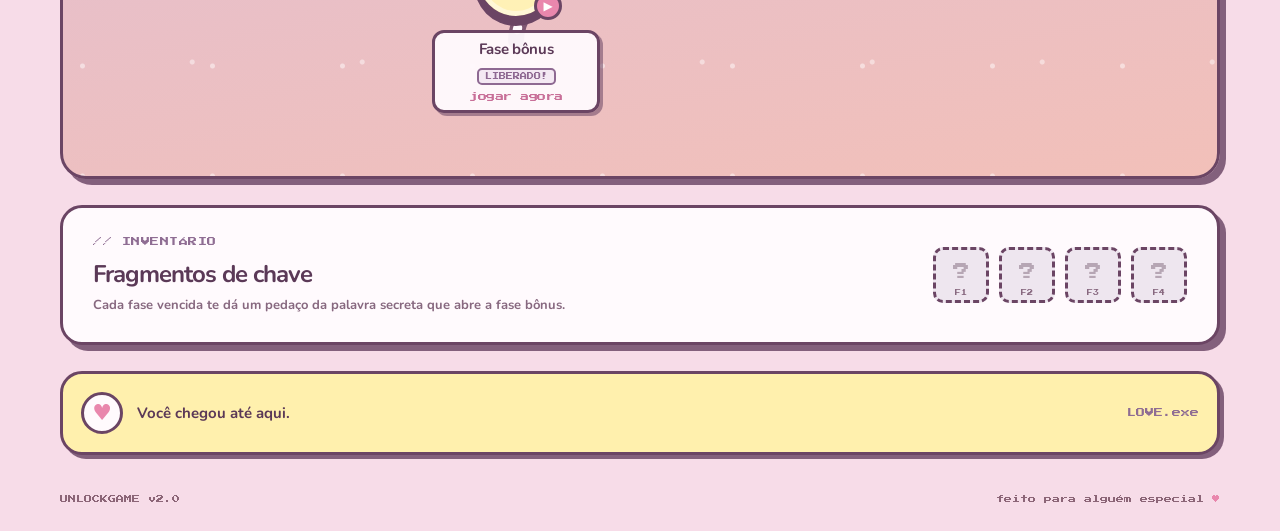
==== commit f6a39a0c: "Update index.html" ====
--- a/index.html
+++ b/index.html
@@ -81,14 +81,14 @@
       </section>
 
       <section class="status-strip panel" aria-label="Status da jornada">
-        <div class="status-intro"><span class="status-icon" aria-hidden="true">⚡</span><div><strong id="statusHeadline">A próxima fase está esperando</strong><span id="statusSubline">Seu mapa de aventura amorosa</span></div></div>
+        <div class="status-intro"><span class="status-icon" aria-hidden="true">⚡</span><div><strong id="statusHeadline">A próxima fase está esperando</strong><span id="statusSubline">Seu mapa de aventura</span></div></div>
         <div class="next-unlock"><span>PRÓXIMO DESBLOQUEIO</span><strong id="nextUnlockTimer">--:--:--</strong></div>
         <div class="progress-track" role="progressbar" aria-label="Progresso da jornada" aria-valuemin="0" aria-valuemax="5" aria-valuenow="0" id="progressTrack"><div class="progress-fill" id="progressFill"></div></div>
       </section>
 
       <section class="levels-section" id="levels" aria-labelledby="levels-title">
         <div class="section-heading">
-          <div><div class="eyebrow">// select your level</div><h2 id="levels-title">O mapa da saudade</h2></div>
+          <div><div class="eyebrow">// select your level</div><h2 id="levels-title">O mapa</h2></div>
           <p>cinco dias · cinco minijogos<br /><span>toque numa fase para jogar</span></p>
         </div>
         <div class="level-map" id="levelMap">
@@ -108,7 +108,7 @@
 
       <section class="closing-card panel" id="closingCard">
         <span class="closing-icon" aria-hidden="true">♥</span>
-        <div><strong id="closingTitle">Você chegou até aqui.</strong><p id="closingText">Cada fase é só um jeito pixelado de dizer: eu te amo daqui até a próxima tela.</p></div>
+        <div><strong id="closingTitle">Você chegou até aqui.</strong></div>
         <span class="closing-code">LOVE.exe</span>
       </section>
     </main>
